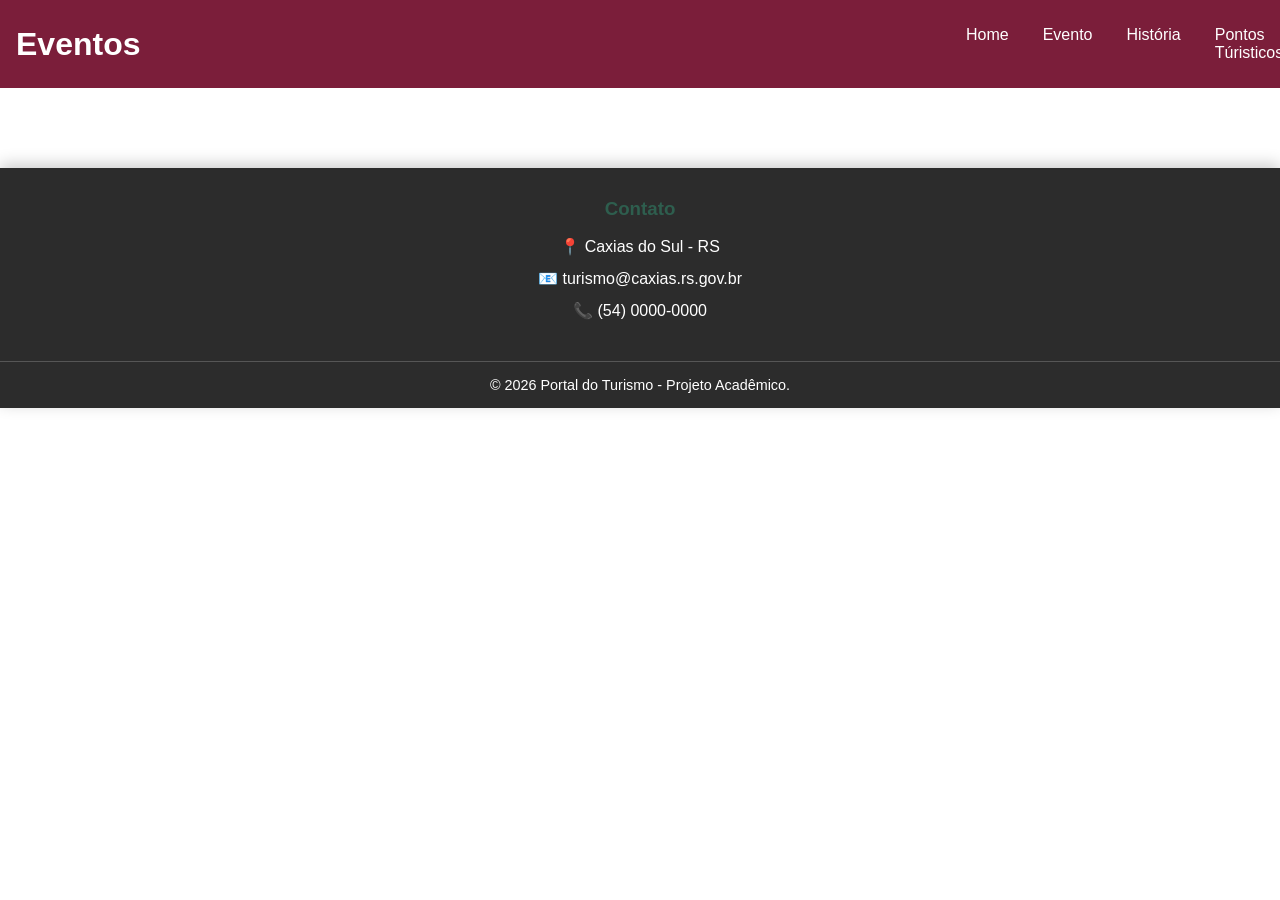
==== evento.html @ 4e0cc81b "começo das novas paginas" ====
<!DOCTYPE html>
<html lang="pt-br">
<head>
    <meta charset="UTF-8">
    <meta name="viewport" content="width=device-width, initial-scale=1.0">
    <title>Eventos</title>

    <link rel="stylesheet" href="style.css">
    <script src="script.js" defer></script>
</head>
<body>
    <header>
        <h1>
            Eventos
        </h1>
        <button class="btn-hamburger" type="button" title="Fechar">
            <i></i>
            <i></i>
            <i></i>
        </button>
        <nav>
            <ul>
                <li class="close-button">
                    <button class="btn-hamburger" type="button" title="Fechar">
                        <i></i>
                        <i></i>
                        <i></i>
                    </button>
                </li>
                <li><a href="index.html">Home</a></li>
                <li><a href="evento.html">Evento</a></li>
                <li><a href="historia.html">História</a></li>
                <li><a href="pontosTuristicos.html">Pontos Túristicos</a></li>
            </ul>
        </nav>
    </header>

    <footer>
        <div class="footer-section">
            <h3>Contato</h3>
            <p>📍 Caxias do Sul - RS</p>
            <p>📧 turismo@caxias.rs.gov.br</p>
            <p>📞 (54) 0000-0000</p>
        </div>

        <div class="footer-bottom">
        <p>&copy; 2026 Portal do Turismo - Projeto Acadêmico.</p>
    </div>
    </footer>
</body>
</html>
---- style.css ----
:root {
    --vinho: #7B1E3A;
    --verde: #2E5E4E;
    --creme: #F5F1E8;
    --cinza-escuro: #2C2C2C;
    --cinza-claro: #EAEAEA;

    --hamburger-btn-size: 32px;
    --hamburger-btn-gap: 4px;
}

* {
    margin: 0;
    padding: 0;
    box-sizing: border-box;
}

body {
    font-family: sans-serif;
    overflow-x: hidden;
    background-color: white;
}

/* HEADER */

header {
    display: flex;
    justify-content: space-between;
    align-items: center;

    padding: 16px;

    background-color: var(--vinho);
    color: white;
}

button {
    border: none;
    background: transparent;
    cursor: pointer;
}

/* MENU HAMBURGUER */

.btn-hamburger {
    width: var(--hamburger-btn-size);
    height: var(--hamburger-btn-size);

    position: relative;

    display: flex;
    flex-direction: column;
    justify-content: center;
    align-items: center;

    gap: var(--hamburger-btn-gap);
}

.btn-hamburger i {
    width: 24px;
    height: 2px;

    background-color: white;
    border-radius: 4px;

    transition: 0.3s;
}

.btn-hamburger.active i {
    position: absolute;
}

.btn-hamburger.active i:nth-child(1) {
    transform: rotate(45deg);
}

.btn-hamburger.active i:nth-child(2) {
    opacity: 0;
}

.btn-hamburger.active i:nth-child(3) {
    transform: rotate(-45deg);
}

/* MENU MOBILE */

nav {
    position: fixed;

    top: 0;
    right: -100%;

    width: 80%;
    max-width: 320px;
    height: 100vh;

    background-color: var(--vinho);

    padding: 20px;

    transition: right 0.3s ease;

    z-index: 1000;
}

nav.active {
    right: 0;
}

nav ul {
    list-style: none;

    display: flex;
    flex-direction: column;

    gap: 10px;
}

nav li.close-button {
    align-self: flex-end;
}

nav a {
    display: block;

    text-decoration: none;
    color: white;

    padding: 10px 12px;
    border-radius: 8px;

    transition: 0.3s;
}

nav a:hover {
    background-color: rgba(255,255,255,.15);
}

/* DESKTOP */

@media (min-width: 768px) {

    .btn-hamburger {
        display: none;
    }

    nav {
        position: static;
        width: auto;
        height: auto;
        background: transparent;
        padding: 0;
    }

    nav ul {
        flex-direction: row;
    }

    nav a {
        color: white;
    }
}

/* MAIN */

main {
    min-height: calc(100vh - 72px);
}

/* HERO */

#container {
    display: flex;
    justify-content: center;
    align-items: center;

    gap: 40px;

    max-width: 1200px;

    margin: 0 auto;
    padding: 40px 20px;
}

#container img {
    width: 500px;
    max-width: 100%;

    border-radius: 30px;
}

.texto {
    max-width: 500px;

    display: flex;
    flex-direction: column;
}

.texto h1 {
    color: var(--verde);
    margin-bottom: 15px;

    font-size: 3rem;
}

.texto p {
    line-height: 1.7;
    font-size: 1.1rem;
}

/* DESTAQUES */

.destaques {
    text-align: center;
    margin-top: 60px;

    padding: 0 20px;
}

.destaques h2 {
    margin-bottom: 30px;
}

/* CARDS */

.cards {
    display: flex;
    justify-content: center;
    flex-wrap: wrap;

    gap: 25px;
}

.card {
    width: 300px;

    background-color: white;

    border-radius: 12px;
    overflow: hidden;

    box-shadow: 0 2px 10px rgba(0,0,0,.15);

    transition: transform .3s ease,
                box-shadow .3s ease;
}

.card img {
    width: 100%;
    height: 200px;

    object-fit: cover;

    transition: transform .4s ease;
}

.card h3 {
    padding: 15px 15px 5px;

    transition: color .3s ease;
}

.card p {
    padding: 0 15px 15px;
}

.card:hover {
    transform: translateY(-10px);

    border-bottom: 5px solid var(--vinho);

    box-shadow: 0 10px 25px rgba(0,0,0,.25);
}

.card:hover img {
    transform: scale(1.05);
}

.card:hover h3 {
    color: var(--vinho);
}

/* FOOTER */

footer {
    margin-top: 80px;

    background-color: var(--cinza-escuro);
    color: white;

    box-shadow: 0 -4px 15px rgba(0,0,0,.2);
}

.footer-section {
    text-align: center;
    padding: 30px 20px;
}

.footer-section h3 {
    color: var(--verde);
    margin-bottom: 15px;
}

.footer-section p {
    margin: 8px 0;
    line-height: 1.5;

    transition: color .3s ease;
}

.footer-section p:hover {
    color: #00d4ff;
}

.footer-bottom {
    text-align: center;

    padding: 15px;

    border-top: 1px solid rgba(255,255,255,.2);

    font-size: .9rem;
}

/* RESPONSIVIDADE */

@media (max-width: 768px) {

    #container {
        flex-direction: column;
        text-align: center;

        gap: 25px;
    }

    #container img {
        width: 100%;
        max-width: 450px;
    }

    .texto {
        max-width: 100%;
    }

    .texto h1 {
        font-size: 2.3rem;
    }

    .card {
        width: 90%;
        max-width: 350px;
    }
}
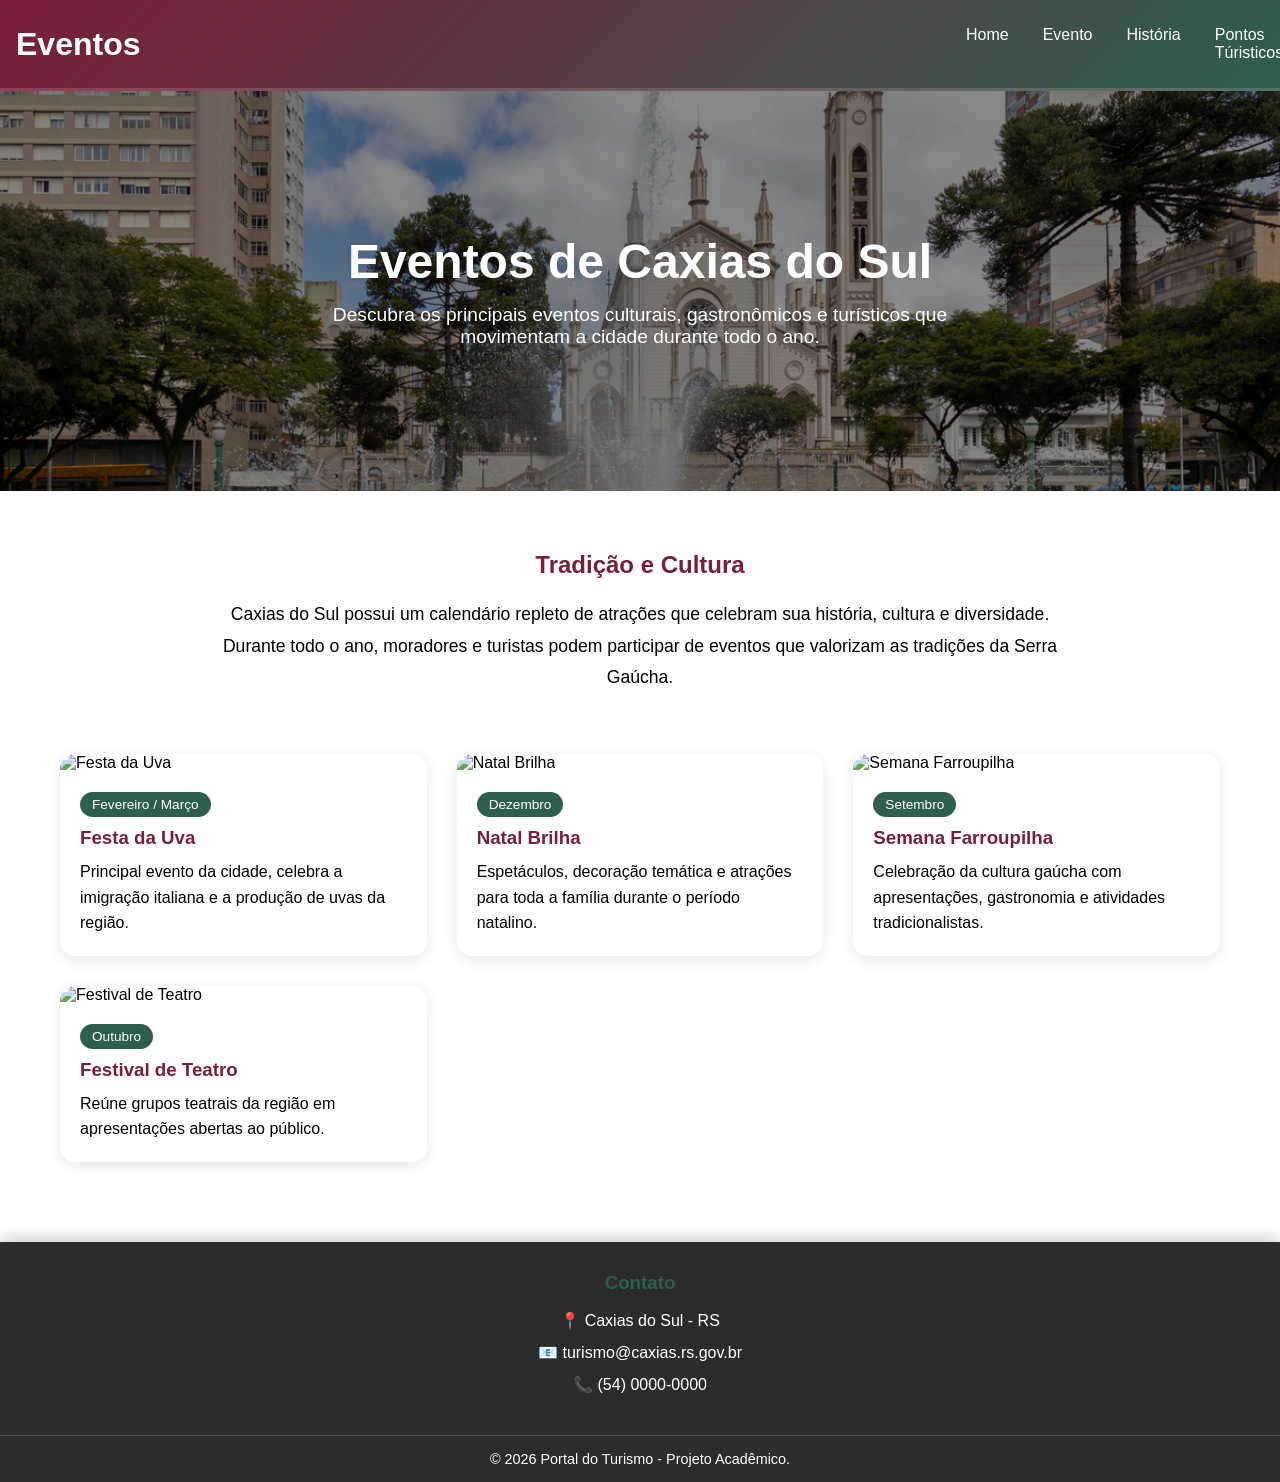
==== commit 6b484068: "adicionando conteudo nas paginas evento e historia" ====
--- a/evento.html
+++ b/evento.html
@@ -35,6 +35,77 @@
         </nav>
     </header>
 
+    <main>
+        <section class="banner-pagina">
+            <div class="banner-conteudo">
+                <h2>Eventos de Caxias do Sul</h2>
+                <p>
+                    Descubra os principais eventos culturais,
+                    gastronômicos e turísticos que movimentam
+                    a cidade durante todo o ano.
+                </p>
+            </div>
+        </section>
+        <section class="eventos-intro">
+            <h2>Tradição e Cultura</h2>
+            <p>
+                Caxias do Sul possui um calendário repleto de
+                atrações que celebram sua história, cultura e
+                diversidade. Durante todo o ano, moradores e
+                turistas podem participar de eventos que valorizam
+                as tradições da Serra Gaúcha.
+            </p>
+        </section>
+        <section class="eventos-grid">
+        <article class="evento-card">
+            <img src="img/festa-da-uva.jpg" alt="Festa da Uva">
+            <div class="evento-info">
+                <span>Fevereiro / Março</span>
+                <h3>Festa da Uva</h3>
+                <p>
+                    Principal evento da cidade, celebra a
+                    imigração italiana e a produção de uvas
+                    da região.
+                </p>
+            </div>
+        </article>
+
+        <article class="evento-card">
+            <img src="img/natal.jpg" alt="Natal Brilha">
+            <div class="evento-info">
+                <span>Dezembro</span>
+                <h3>Natal Brilha</h3>
+                <p>
+                    Espetáculos, decoração temática e atrações
+                    para toda a família durante o período natalino.
+                </p>
+            </div>
+        </article>
+        <article class="evento-card">
+            <img src="img/farroupilha.jpg" alt="Semana Farroupilha">
+            <div class="evento-info">
+                <span>Setembro</span>
+                <h3>Semana Farroupilha</h3>
+                <p>
+                    Celebração da cultura gaúcha com apresentações,
+                    gastronomia e atividades tradicionalistas.
+                </p>
+            </div>
+        </article>
+        <article class="evento-card">
+            <img src="img/teatro.jpg" alt="Festival de Teatro">
+            <div class="evento-info">
+                <span>Outubro</span>
+                <h3>Festival de Teatro</h3>
+                <p>
+                    Reúne grupos teatrais da região em apresentações
+                        abertas ao público.
+                </p>
+            </div>
+        </article>
+        </section>
+    </main>
+
     <footer>
         <div class="footer-section">
             <h3>Contato</h3>
--- a/style.css
+++ b/style.css
@@ -1,13 +1,16 @@
+/*VARIÁVEIS*/
+
 :root {
     --vinho: #7B1E3A;
     --verde: #2E5E4E;
     --creme: #F5F1E8;
     --cinza-escuro: #2C2C2C;
     --cinza-claro: #EAEAEA;
-
     --hamburger-btn-size: 32px;
     --hamburger-btn-gap: 4px;
 }
+
+/*RESET*/
 
 * {
     margin: 0;
@@ -18,20 +21,24 @@
 body {
     font-family: sans-serif;
     overflow-x: hidden;
-    background-color: white;
-}
-
-/* HEADER */
+    background: white;
+}
+
+/*HEADER*/
 
 header {
     display: flex;
     justify-content: space-between;
     align-items: center;
-
     padding: 16px;
-
-    background-color: var(--vinho);
+    background: linear-gradient(
+        135deg,
+        var(--vinho),
+        var(--verde)
+    );
     color: white;
+    box-shadow: 0 3px 10px rgba(0,0,0,.2);
+    border-bottom: 3px solid rgba(255,255,255,.15);
 }
 
 button {
@@ -40,30 +47,25 @@
     cursor: pointer;
 }
 
-/* MENU HAMBURGUER */
+/*HAMBURGUER*/
 
 .btn-hamburger {
     width: var(--hamburger-btn-size);
     height: var(--hamburger-btn-size);
-
     position: relative;
-
     display: flex;
     flex-direction: column;
     justify-content: center;
     align-items: center;
-
     gap: var(--hamburger-btn-gap);
 }
 
 .btn-hamburger i {
     width: 24px;
     height: 2px;
-
-    background-color: white;
+    background: white;
     border-radius: 4px;
-
-    transition: 0.3s;
+    transition: .3s;
 }
 
 .btn-hamburger.active i {
@@ -82,24 +84,22 @@
     transform: rotate(-45deg);
 }
 
-/* MENU MOBILE */
+/*MENU*/
 
 nav {
     position: fixed;
-
     top: 0;
     right: -100%;
-
     width: 80%;
     max-width: 320px;
     height: 100vh;
-
-    background-color: var(--vinho);
-
     padding: 20px;
-
-    transition: right 0.3s ease;
-
+    background: linear-gradient(
+        180deg,
+        var(--vinho),
+        var(--verde)
+    );
+    transition: right .3s ease;
     z-index: 1000;
 }
 
@@ -109,10 +109,8 @@
 
 nav ul {
     list-style: none;
-
     display: flex;
     flex-direction: column;
-
     gap: 10px;
 }
 
@@ -122,21 +120,252 @@
 
 nav a {
     display: block;
-
+    padding: 10px 12px;
     text-decoration: none;
     color: white;
-
-    padding: 10px 12px;
     border-radius: 8px;
-
-    transition: 0.3s;
+    transition: .3s;
 }
 
 nav a:hover {
-    background-color: rgba(255,255,255,.15);
-}
-
-/* DESKTOP */
+    background: rgba(255,255,255,.15);
+}
+
+/*MAIN*/
+
+main {
+    min-height: calc(100vh - 72px);
+}
+
+/*HOME / HERO*/
+
+#container {
+    display: flex;
+    justify-content: center;
+    align-items: center;
+    gap: 40px;
+    max-width: 1200px;
+    margin: 0 auto;
+    padding: 40px 20px;
+}
+
+#container img {
+    width: 500px;
+    max-width: 100%;
+    border-radius: 30px;
+}
+
+.texto {
+    max-width: 500px;
+}
+
+.texto h1 {
+    color: var(--verde);
+    margin-bottom: 15px;
+    font-size: 3rem;
+}
+
+.texto p {
+    line-height: 1.7;
+    font-size: 1.1rem;
+}
+
+/*CARDS*/
+
+.destaques {
+    text-align: center;
+    margin-top: 60px;
+    padding: 0 20px;
+}
+
+.destaques h2 {
+    margin-bottom: 30px;
+}
+
+.cards {
+    display: flex;
+    justify-content: center;
+    flex-wrap: wrap;
+    gap: 25px;
+}
+
+.card {
+    width: 300px;
+    background: white;
+    border-radius: 12px;
+    overflow: hidden;
+    box-shadow: 0 2px 10px rgba(0,0,0,.15);
+    transition:
+        transform .3s ease,
+        box-shadow .3s ease;
+}
+
+.card img {
+    width: 100%;
+    height: 200px;
+    object-fit: cover;
+    transition: .4s;
+}
+
+.card h3 {
+    padding: 15px 15px 5px;
+}
+
+.card p {
+    padding: 0 15px 15px;
+}
+
+.card:hover {
+    transform: translateY(-10px);
+    border-bottom: 5px solid var(--vinho);
+    box-shadow: 0 10px 25px rgba(0,0,0,.25);
+}
+
+.card:hover img {
+    transform: scale(1.05);
+}
+
+.card:hover h3 {
+    color: var(--vinho);
+}
+
+/*PONTOS TURÍSTICOS*/
+
+.ponto-turistico {
+    display: flex;
+    align-items: center;
+    gap: 30px;
+    max-width: 1000px;
+    margin: 30px auto;
+    padding: 20px;
+    background: white;
+    border-radius: 15px;
+    box-shadow: 0 4px 15px rgba(0,0,0,.1);
+}
+
+.galeria {
+    width: 400px;
+    height: 230px;
+    position: relative;
+    overflow: hidden;
+    border-radius: 12px;
+    flex-shrink: 0;
+}
+
+.slide {
+    position: absolute;
+    inset: 0;
+    width: 100%;
+    height: 100%;
+    object-fit: cover;
+    opacity: 0;
+    transition: opacity 1.5s ease;
+}
+
+.slide.ativo {
+    opacity: 1;
+}
+
+.galeria img {
+    transition: .4s;
+}
+
+.ponto-turistico:hover .galeria img {
+    transform: scale(1.05);
+}
+
+.info {
+    flex: 1;
+}
+
+.info h2 {
+    color: var(--vinho);
+    cursor: pointer;
+}
+
+.descricao {
+    max-height: 0;
+    overflow: hidden;
+    margin-top: 10px;
+    transition: .4s ease;
+}
+
+.ponto-turistico:hover .descricao {
+    max-height: 1000px;
+}
+
+/*BANNER*/
+
+.banner-pagina {
+    height: 400px;
+    background-image: url("img/o-que-fazer-em-caxias-do-sul-cvc.jpg");
+    background-size: cover;
+    background-position: center;
+    position: relative;
+}
+
+.banner-pagina::before {
+    content: "";
+    position: absolute;
+    inset: 0;
+    background: rgba(0,0,0,.45);
+}
+
+.banner-conteudo {
+    position: relative;
+    z-index: 1;
+    height: 100%;
+    display: flex;
+    flex-direction: column;
+    justify-content: center;
+    align-items: center;
+    text-align: center;
+    color: white;
+    padding: 20px;
+}
+
+.banner-conteudo h2 {
+    font-size: 3rem;
+    margin-bottom: 15px;
+}
+
+.banner-conteudo p {
+    max-width: 700px;
+    font-size: 1.2rem;
+}
+
+/*FOOTER */
+
+footer {
+    margin-top: 80px;
+    background: var(--cinza-escuro);
+    color: white;
+    box-shadow: 0 -4px 15px rgba(0,0,0,.2);
+}
+
+.footer-section {
+    text-align: center;
+    padding: 30px 20px;
+}
+
+.footer-section h3 {
+    color: var(--verde);
+    margin-bottom: 15px;
+}
+
+.footer-section p {
+    margin: 8px 0;
+    line-height: 1.5;
+}
+
+.footer-bottom {
+    text-align: center;
+    padding: 15px;
+    border-top: 1px solid rgba(255,255,255,.2);
+    font-size: .9rem;
+}
+
+/* RESPONSIVIDADE*/
 
 @media (min-width: 768px) {
 
@@ -155,191 +384,13 @@
     nav ul {
         flex-direction: row;
     }
-
-    nav a {
-        color: white;
-    }
-}
-
-/* MAIN */
-
-main {
-    min-height: calc(100vh - 72px);
-}
-
-/* HERO */
-
-#container {
-    display: flex;
-    justify-content: center;
-    align-items: center;
-
-    gap: 40px;
-
-    max-width: 1200px;
-
-    margin: 0 auto;
-    padding: 40px 20px;
-}
-
-#container img {
-    width: 500px;
-    max-width: 100%;
-
-    border-radius: 30px;
-}
-
-.texto {
-    max-width: 500px;
-
-    display: flex;
-    flex-direction: column;
-}
-
-.texto h1 {
-    color: var(--verde);
-    margin-bottom: 15px;
-
-    font-size: 3rem;
-}
-
-.texto p {
-    line-height: 1.7;
-    font-size: 1.1rem;
-}
-
-/* DESTAQUES */
-
-.destaques {
-    text-align: center;
-    margin-top: 60px;
-
-    padding: 0 20px;
-}
-
-.destaques h2 {
-    margin-bottom: 30px;
-}
-
-/* CARDS */
-
-.cards {
-    display: flex;
-    justify-content: center;
-    flex-wrap: wrap;
-
-    gap: 25px;
-}
-
-.card {
-    width: 300px;
-
-    background-color: white;
-
-    border-radius: 12px;
-    overflow: hidden;
-
-    box-shadow: 0 2px 10px rgba(0,0,0,.15);
-
-    transition: transform .3s ease,
-                box-shadow .3s ease;
-}
-
-.card img {
-    width: 100%;
-    height: 200px;
-
-    object-fit: cover;
-
-    transition: transform .4s ease;
-}
-
-.card h3 {
-    padding: 15px 15px 5px;
-
-    transition: color .3s ease;
-}
-
-.card p {
-    padding: 0 15px 15px;
-}
-
-.card:hover {
-    transform: translateY(-10px);
-
-    border-bottom: 5px solid var(--vinho);
-
-    box-shadow: 0 10px 25px rgba(0,0,0,.25);
-}
-
-.card:hover img {
-    transform: scale(1.05);
-}
-
-.card:hover h3 {
-    color: var(--vinho);
-}
-
-/* FOOTER */
-
-footer {
-    margin-top: 80px;
-
-    background-color: var(--cinza-escuro);
-    color: white;
-
-    box-shadow: 0 -4px 15px rgba(0,0,0,.2);
-}
-
-.footer-section {
-    text-align: center;
-    padding: 30px 20px;
-}
-
-.footer-section h3 {
-    color: var(--verde);
-    margin-bottom: 15px;
-}
-
-.footer-section p {
-    margin: 8px 0;
-    line-height: 1.5;
-
-    transition: color .3s ease;
-}
-
-.footer-section p:hover {
-    color: #00d4ff;
-}
-
-.footer-bottom {
-    text-align: center;
-
-    padding: 15px;
-
-    border-top: 1px solid rgba(255,255,255,.2);
-
-    font-size: .9rem;
-}
-
-/* RESPONSIVIDADE */
+}
 
 @media (max-width: 768px) {
 
     #container {
         flex-direction: column;
         text-align: center;
-
-        gap: 25px;
-    }
-
-    #container img {
-        width: 100%;
-        max-width: 450px;
-    }
-
-    .texto {
-        max-width: 100%;
     }
 
     .texto h1 {
@@ -350,4 +401,188 @@
         width: 90%;
         max-width: 350px;
     }
+
+    .ponto-turistico {
+        flex-direction: column;
+        width: 92%;
+        max-width: 350px;
+        text-align: center;
+    }
+
+    .galeria {
+        width: 100%;
+        max-width: 280px;
+        height: 180px;
+        margin: 0 auto;
+    }
+
+    .descricao {
+        max-height: none;
+        overflow: visible;
+    }
+
+    .banner-pagina {
+        height: 220px;
+    }
+
+    .banner-conteudo h2 {
+        font-size: 2rem;
+    }
+
+    .banner-conteudo p {
+        font-size: 1rem;
+    }
+}
+
+/*HISTÓRIA*/
+
+.historia-intro {
+    max-width: 900px;
+    margin: 60px auto;
+    padding: 0 20px;
+    text-align: center;
+}
+
+.historia-intro h2 {
+    color: var(--vinho);
+    margin-bottom: 20px;
+}
+
+.historia-intro p {
+    line-height: 1.8;
+    font-size: 1.1rem;
+}
+
+.linha-tempo {
+    max-width: 900px;
+    margin: 50px auto;
+    padding: 0 20px;
+    position: relative;
+}
+
+.linha-tempo::before {
+    content: "";
+    position: absolute;
+    left: 35px;
+    top: 0;
+    width: 4px;
+    height: 100%;
+    background: var(--verde);
+}
+
+.evento-historico {
+    position: relative;
+    margin-left: 80px;
+    margin-bottom: 40px;
+    background: white;
+    padding: 20px;
+    border-radius: 12px;
+    box-shadow: 0 4px 15px rgba(0,0,0,.1);
+}
+
+.evento-historico::before {
+    content: "";
+    position: absolute;
+    left: -58px;
+    top: 25px;
+    width: 20px;
+    height: 20px;
+    border-radius: 50%;
+    background: var(--vinho);
+}
+
+.ano {
+    display: inline-block;
+    background: var(--verde);
+    color: white;
+    padding: 6px 12px;
+    border-radius: 20px;
+    margin-bottom: 10px;
+    font-weight: bold;
+}
+
+.evento-historico h3 {
+    color: var(--vinho);
+    margin-bottom: 10px;
+}
+
+.evento-historico:hover {
+    transform: translateY(-5px);
+    transition: .3s;
+    box-shadow: 0 8px 20px rgba(0,0,0,.15);
+}
+
+/*EVENTOS*/
+
+.eventos-intro {
+    max-width: 900px;
+    margin: 60px auto;
+    padding: 0 20px;
+    text-align: center;
+}
+
+.eventos-intro h2 {
+    color: var(--vinho);
+    margin-bottom: 20px;
+}
+
+.eventos-intro p {
+    line-height: 1.8;
+    font-size: 1.1rem;
+}
+
+.eventos-grid {
+    max-width: 1200px;
+    margin: 50px auto;
+    display: grid;
+    grid-template-columns: repeat(auto-fit, minmax(280px, 1fr));
+    gap: 30px;
+    padding: 0 20px;
+}
+
+.evento-card {
+    background: white;
+    border-radius: 15px;
+    overflow: hidden;
+    box-shadow: 0 4px 15px rgba(0,0,0,.1);
+    transition: .3s;
+}
+
+.evento-card:hover {
+    transform: translateY(-8px);
+    box-shadow: 0 10px 25px rgba(0,0,0,.15);
+}
+
+.evento-card img {
+    width: 100%;
+    height: 220px;
+    object-fit: cover;
+    transition: .4s;
+}
+
+.evento-card:hover img {
+    transform: scale(1.05);
+}
+
+.evento-info {
+    padding: 20px;
+}
+
+.evento-info span {
+    display: inline-block;
+    background: var(--verde);
+    color: white;
+    padding: 5px 12px;
+    border-radius: 20px;
+    font-size: .85rem;
+    margin-bottom: 10px;
+}
+
+.evento-info h3 {
+    color: var(--vinho);
+    margin-bottom: 10px;
+}
+
+.evento-info p {
+    line-height: 1.6;
 }
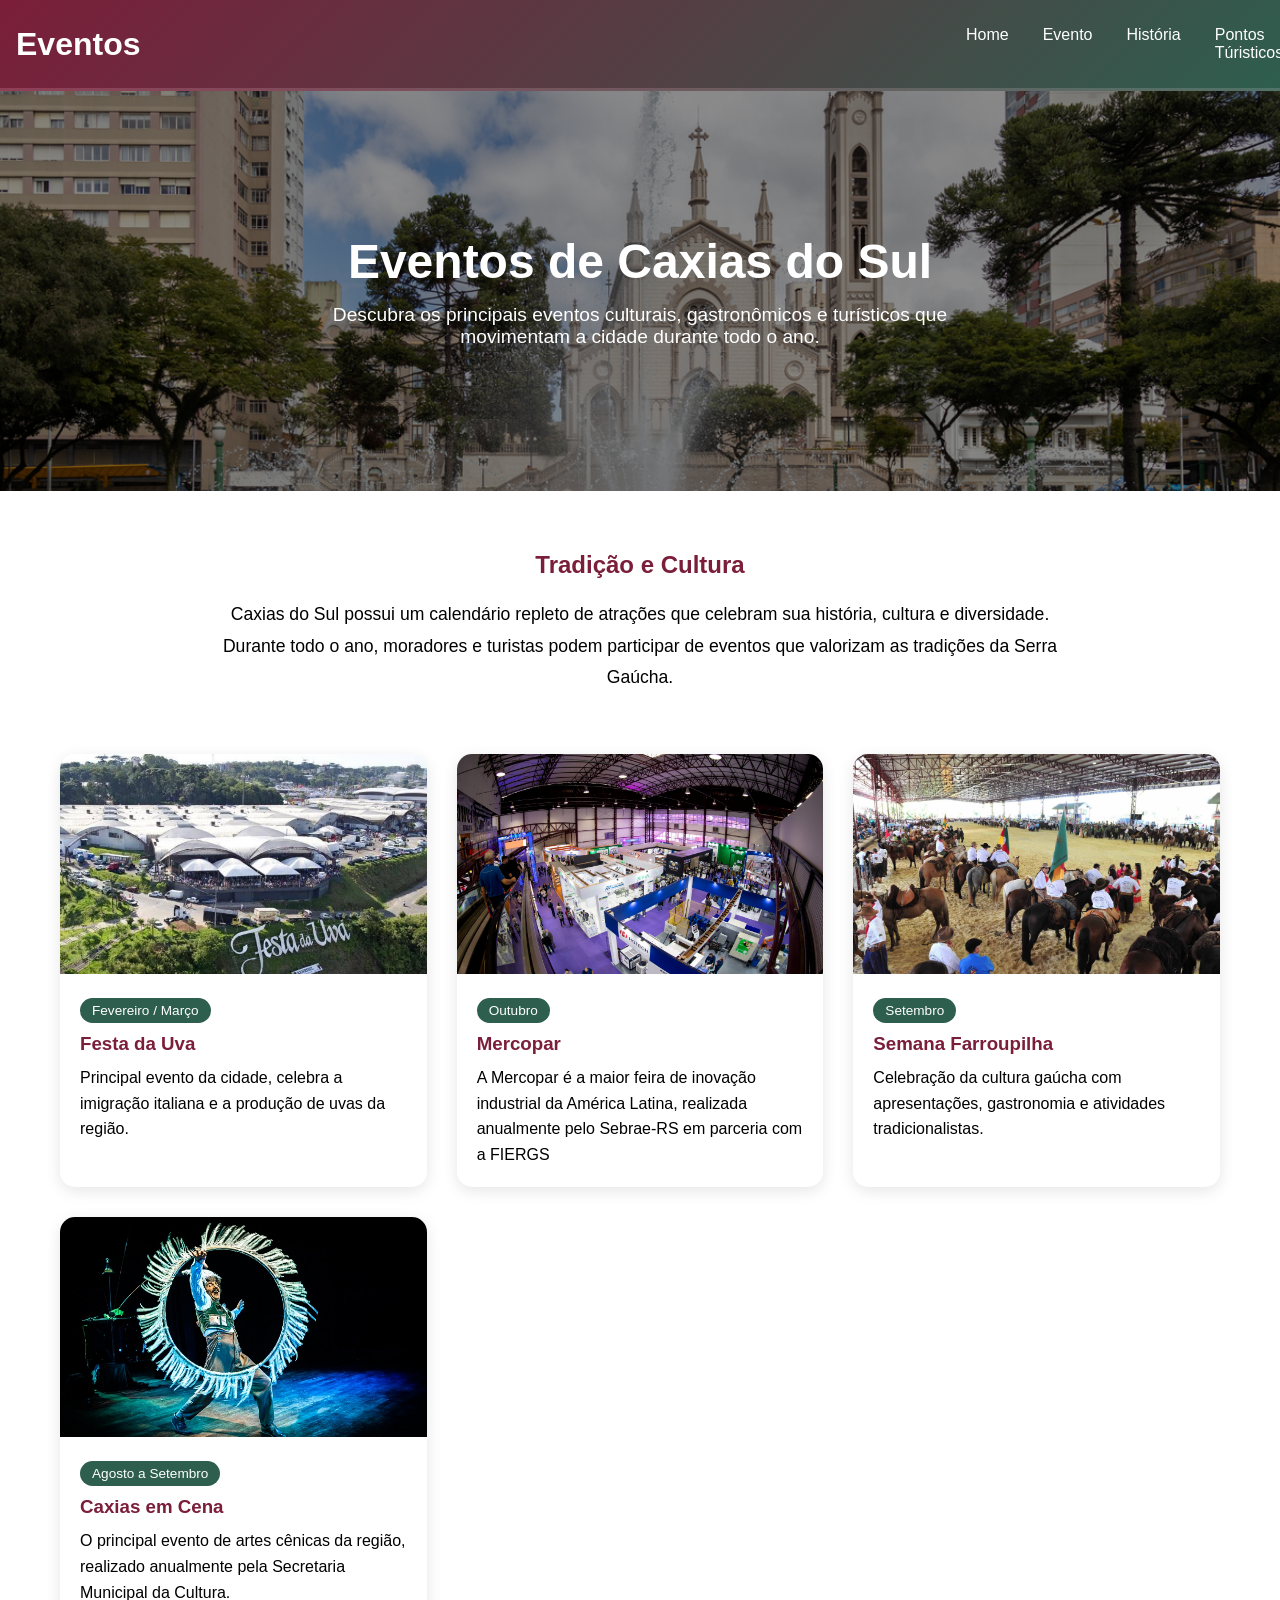
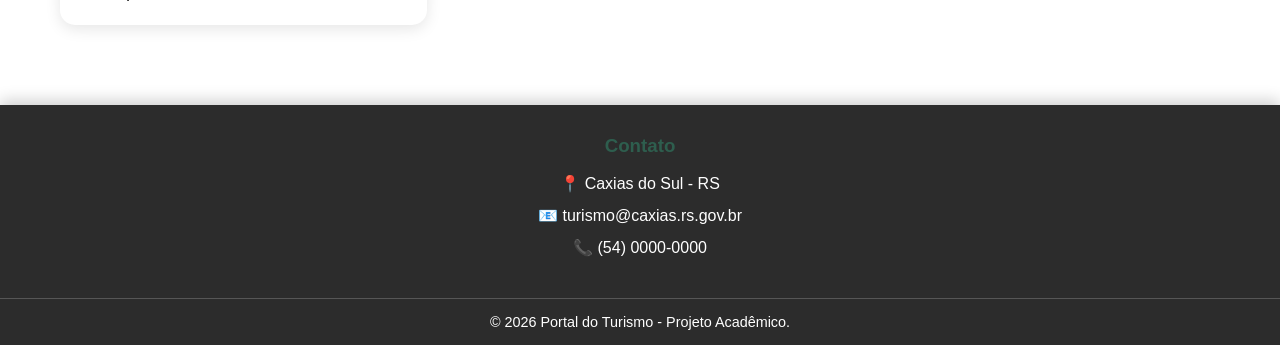
==== commit bde286d5: "finalizado" ====
--- a/evento.html
+++ b/evento.html
@@ -58,7 +58,7 @@
         </section>
         <section class="eventos-grid">
         <article class="evento-card">
-            <img src="img/festa-da-uva.jpg" alt="Festa da Uva">
+            <img src="img/festa-da-uva-aerea-luiz-chaves-divulgacao.jpg" alt="Festa da Uva">
             <div class="evento-info">
                 <span>Fevereiro / Março</span>
                 <h3>Festa da Uva</h3>
@@ -71,18 +71,17 @@
         </article>
 
         <article class="evento-card">
-            <img src="img/natal.jpg" alt="Natal Brilha">
+            <img src="img/Mercopar-1-scaled.jpg" alt="Mercopar">
             <div class="evento-info">
-                <span>Dezembro</span>
-                <h3>Natal Brilha</h3>
+                <span>Outubro</span>
+                <h3>Mercopar</h3>
                 <p>
-                    Espetáculos, decoração temática e atrações
-                    para toda a família durante o período natalino.
+                    A Mercopar é a maior feira de inovação industrial da América Latina, realizada anualmente pelo Sebrae-RS em parceria com a FIERGS
                 </p>
             </div>
         </article>
         <article class="evento-card">
-            <img src="img/farroupilha.jpg" alt="Semana Farroupilha">
+            <img src="img/semanaFarroupilha.jpg" alt="Semana Farroupilha">
             <div class="evento-info">
                 <span>Setembro</span>
                 <h3>Semana Farroupilha</h3>
@@ -93,13 +92,13 @@
             </div>
         </article>
         <article class="evento-card">
-            <img src="img/teatro.jpg" alt="Festival de Teatro">
+            <img src="img/CaxiasEmCena.jpg" alt="Caxias em Cena">
             <div class="evento-info">
-                <span>Outubro</span>
-                <h3>Festival de Teatro</h3>
+                <span>Agosto a Setembro</span>
+                <h3>Caxias em Cena</h3>
                 <p>
-                    Reúne grupos teatrais da região em apresentações
-                        abertas ao público.
+                    O principal evento de artes cênicas da região, 
+                    realizado anualmente pela Secretaria Municipal da Cultura.
                 </p>
             </div>
         </article>
